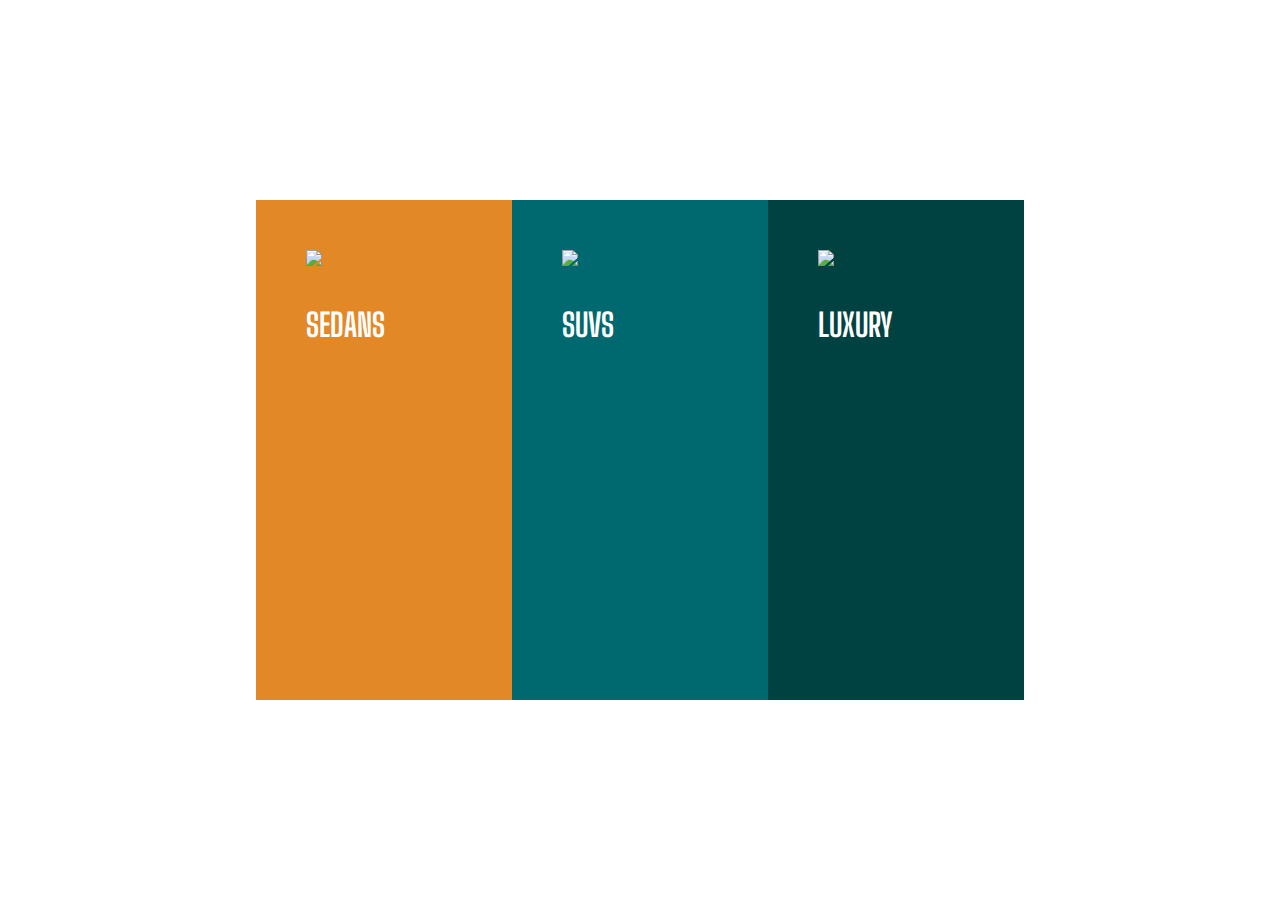
==== 3-column-preview-card-component-main/index.html @ 224212e1 "add" ====
<!DOCTYPE html>
<html lang="en">
<head>
  <meta charset="UTF-8">
  <meta name="viewport" content="width=device-width, initial-scale=1.0"> <!-- displays site properly based on user's device -->
  <link rel="stylesheet" href="style.css">
  <link rel="preconnect" href="https://fonts.googleapis.com">
  <link rel="preconnect" href="https://fonts.gstatic.com" crossorigin>
  <link href="https://fonts.googleapis.com/css2?family=Big+Shoulders+Display:wght@700&family=Lexend+Deca&display=swap" rel="stylesheet">
  <title>Frontend Mentor | 3-column preview card component</title>
</head>
<body>
  <div class="container">
    <div class="box box1">
      <img src="./images/icon-sedans.svg">
      <h1>SEDANS</h1>
    </div>
    <div class="box box2">
      <img src="./images/icon-suvs.svg">
      <h1>SUVS</h1>
    </div>
    <div class="box box3">
      <img src="./images/icon-luxury.svg">
      <h1>LUXURY</h1>
    </div>
  </div>
</body>
</html>
---- 3-column-preview-card-component-main/style.css ----
*{
    margin:0;
    padding:0;
    box-sizing: border-box;
}

body{
    height: 100vh;
    display: flex;
    justify-content: center;
    align-items: center;
}

.container{
    width:60%;
    height:500px;
    display: flex;
}

.box{
    width:100%;
    padding:50px;
    display: flex;
    flex-direction: column;
    gap:40px;
}
.box img{
   width:70px;
}

.box h1{
    color:white;
    font-family: 'Big Shoulders Display', cursive;
}
.box1{
    background-color: hsl(31, 77%, 52%);
}

.box2{
    background-color: hsl(184, 100%, 22%);
}

.box3{
    background-color: hsl(179, 100%, 13%);
}
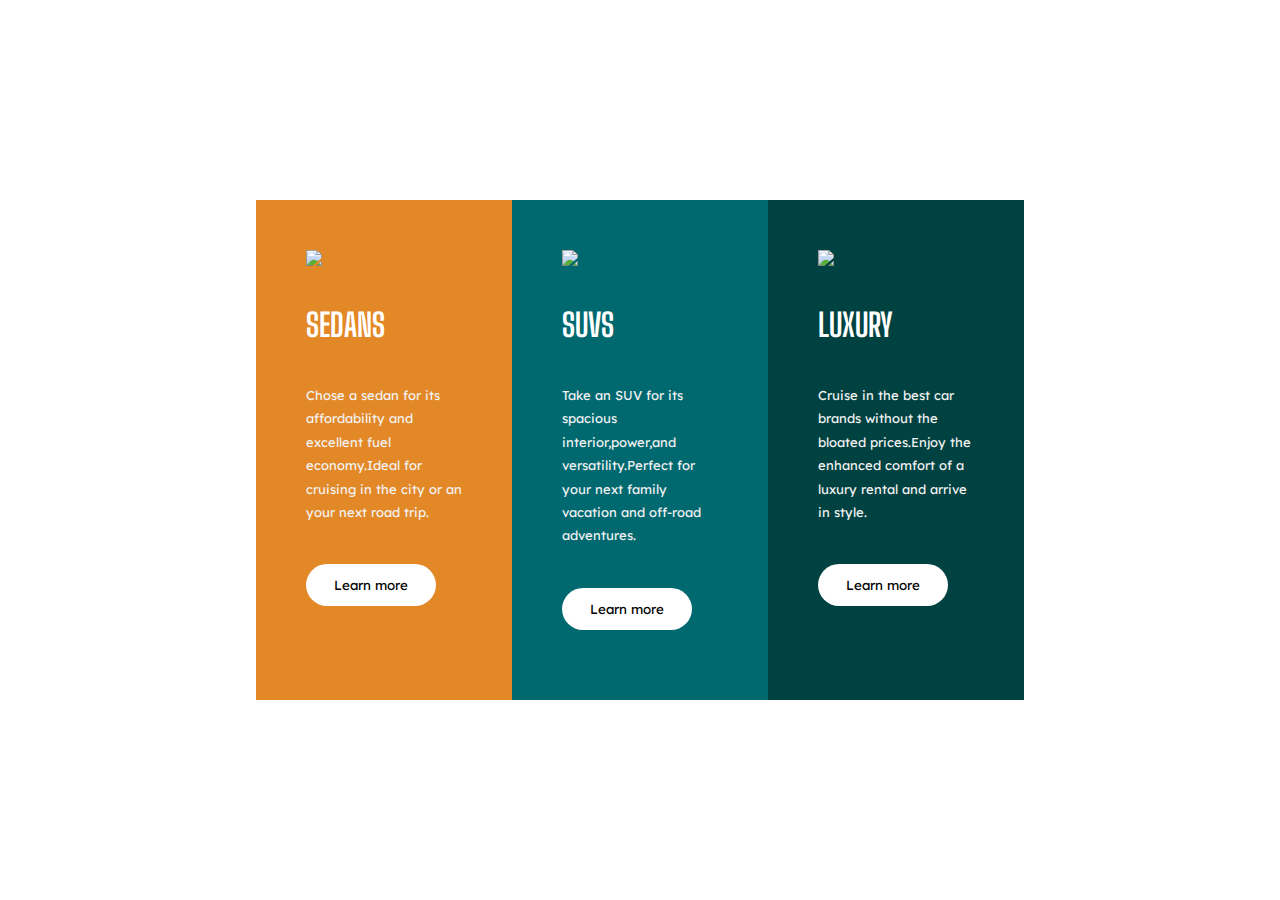
==== commit b4504fe2: ".." ====
--- a/3-column-preview-card-component-main/index.html
+++ b/3-column-preview-card-component-main/index.html
@@ -14,14 +14,20 @@
     <div class="box box1">
       <img src="./images/icon-sedans.svg">
       <h1>SEDANS</h1>
+      <p>Chose a sedan for its affordability and excellent fuel economy.Ideal for cruising in the city or an your next road trip.</p>
+      <button>Learn more</button>
     </div>
     <div class="box box2">
       <img src="./images/icon-suvs.svg">
       <h1>SUVS</h1>
+      <p>Take an SUV for its spacious interior,power,and versatility.Perfect for your next family vacation and off-road adventures.</p>
+      <button>Learn more</button>
     </div>
     <div class="box box3">
       <img src="./images/icon-luxury.svg">
       <h1>LUXURY</h1>
+      <p>Cruise in the best car brands without the bloated prices.Enjoy the enhanced comfort of a luxury rental and arrive in style.</p>
+      <button>Learn more</button>
     </div>
   </div>
 </body>
--- a/3-column-preview-card-component-main/style.css
+++ b/3-column-preview-card-component-main/style.css
@@ -32,6 +32,14 @@
     color:white;
     font-family: 'Big Shoulders Display', cursive;
 }
+
+.box p{
+    font-family: 'Lexend Deca', sans-serif;
+    font-size: 13px;
+    line-height: 1.8;
+    color:hsl(0, 0%, 95%)
+
+}
 .box1{
     background-color: hsl(31, 77%, 52%);
 }
@@ -42,4 +50,13 @@
 
 .box3{
     background-color: hsl(179, 100%, 13%);
+}
+
+button{
+    width:130px;
+    border-style: none;
+    padding: 13px 20px;
+    border-radius: 30px;
+    background-color: white;
+    font-family: 'Lexend Deca', sans-serif;
 }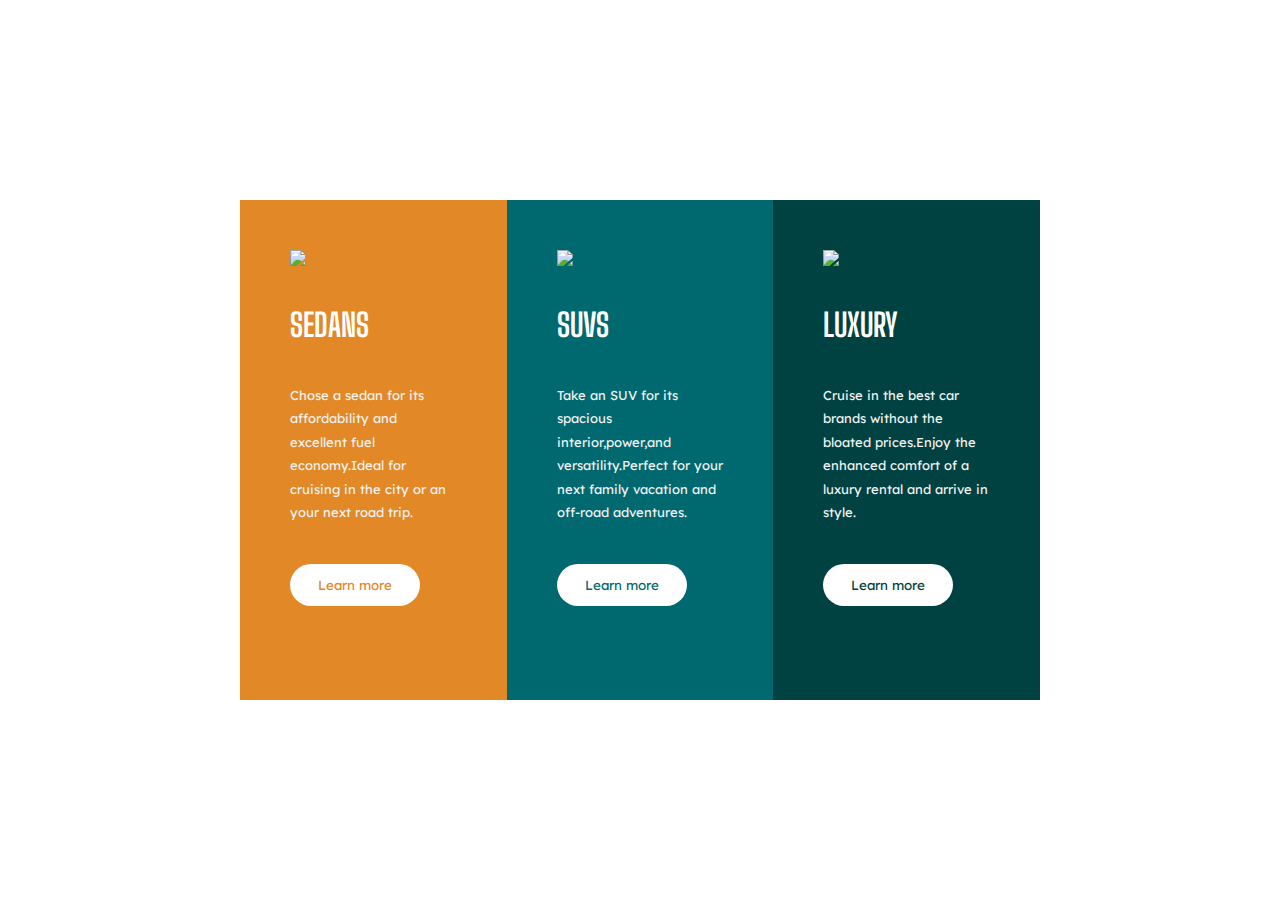
==== commit eb0230a5: ".." ====
--- a/3-column-preview-card-component-main/index.html
+++ b/3-column-preview-card-component-main/index.html
@@ -15,19 +15,19 @@
       <img src="./images/icon-sedans.svg">
       <h1>SEDANS</h1>
       <p>Chose a sedan for its affordability and excellent fuel economy.Ideal for cruising in the city or an your next road trip.</p>
-      <button>Learn more</button>
+      <button class="btn1">Learn more</button>
     </div>
     <div class="box box2">
       <img src="./images/icon-suvs.svg">
       <h1>SUVS</h1>
       <p>Take an SUV for its spacious interior,power,and versatility.Perfect for your next family vacation and off-road adventures.</p>
-      <button>Learn more</button>
+      <button class="btn2">Learn more</button>
     </div>
     <div class="box box3">
       <img src="./images/icon-luxury.svg">
       <h1>LUXURY</h1>
       <p>Cruise in the best car brands without the bloated prices.Enjoy the enhanced comfort of a luxury rental and arrive in style.</p>
-      <button>Learn more</button>
+      <button class="btn3">Learn more</button>
     </div>
   </div>
 </body>
--- a/3-column-preview-card-component-main/style.css
+++ b/3-column-preview-card-component-main/style.css
@@ -12,9 +12,17 @@
 }
 
 .container{
-    width:60%;
+    width:800px;
     height:500px;
     display: flex;
+}
+
+@media screen and (max-width:400px) {
+    .container{
+        flex-direction: column;
+        width:90%;
+        margin-bottom: 100px;
+    }
 }
 
 .box{
@@ -59,4 +67,16 @@
     border-radius: 30px;
     background-color: white;
     font-family: 'Lexend Deca', sans-serif;
+}
+
+.btn1{
+    color:hsl(31, 77%, 52%);
+}
+
+.btn2{
+    color:hsl(184, 100%, 22%);
+}
+
+.btn3{
+    color:hsl(179, 100%, 13%);
 }